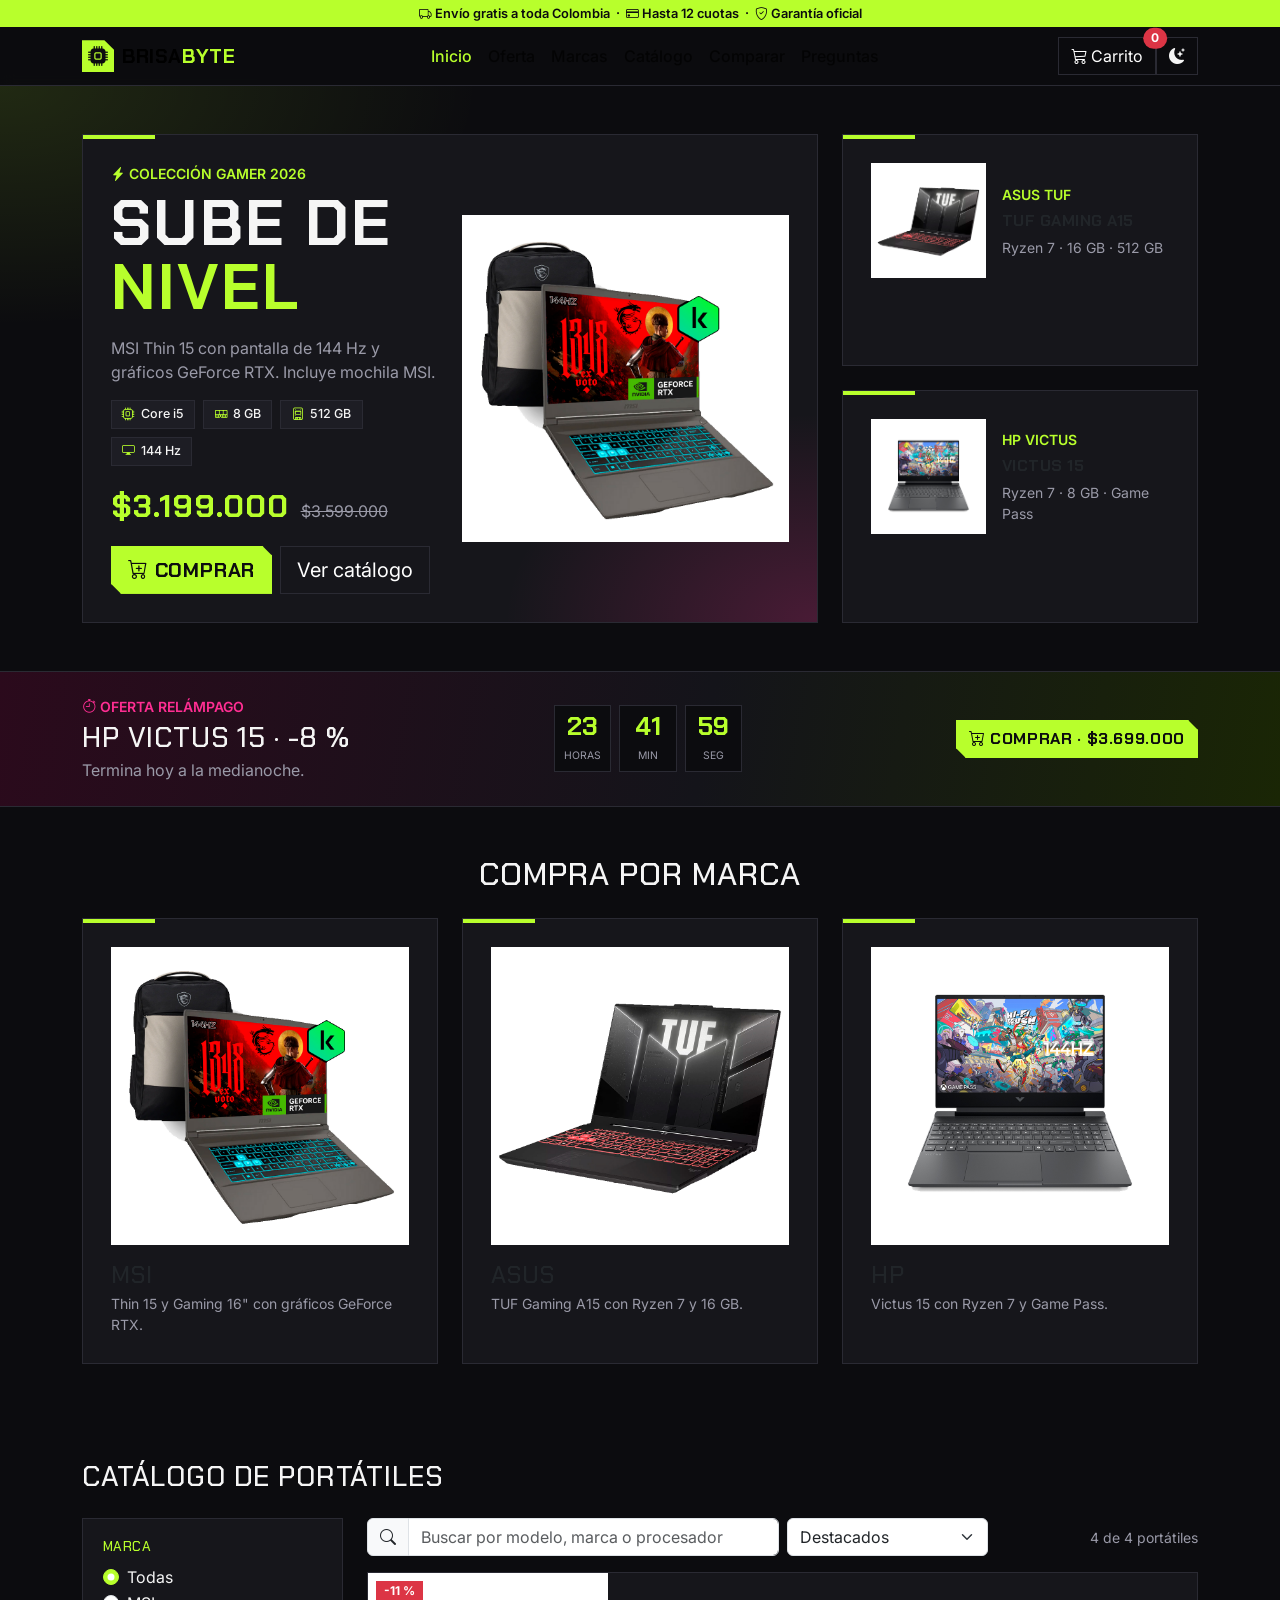
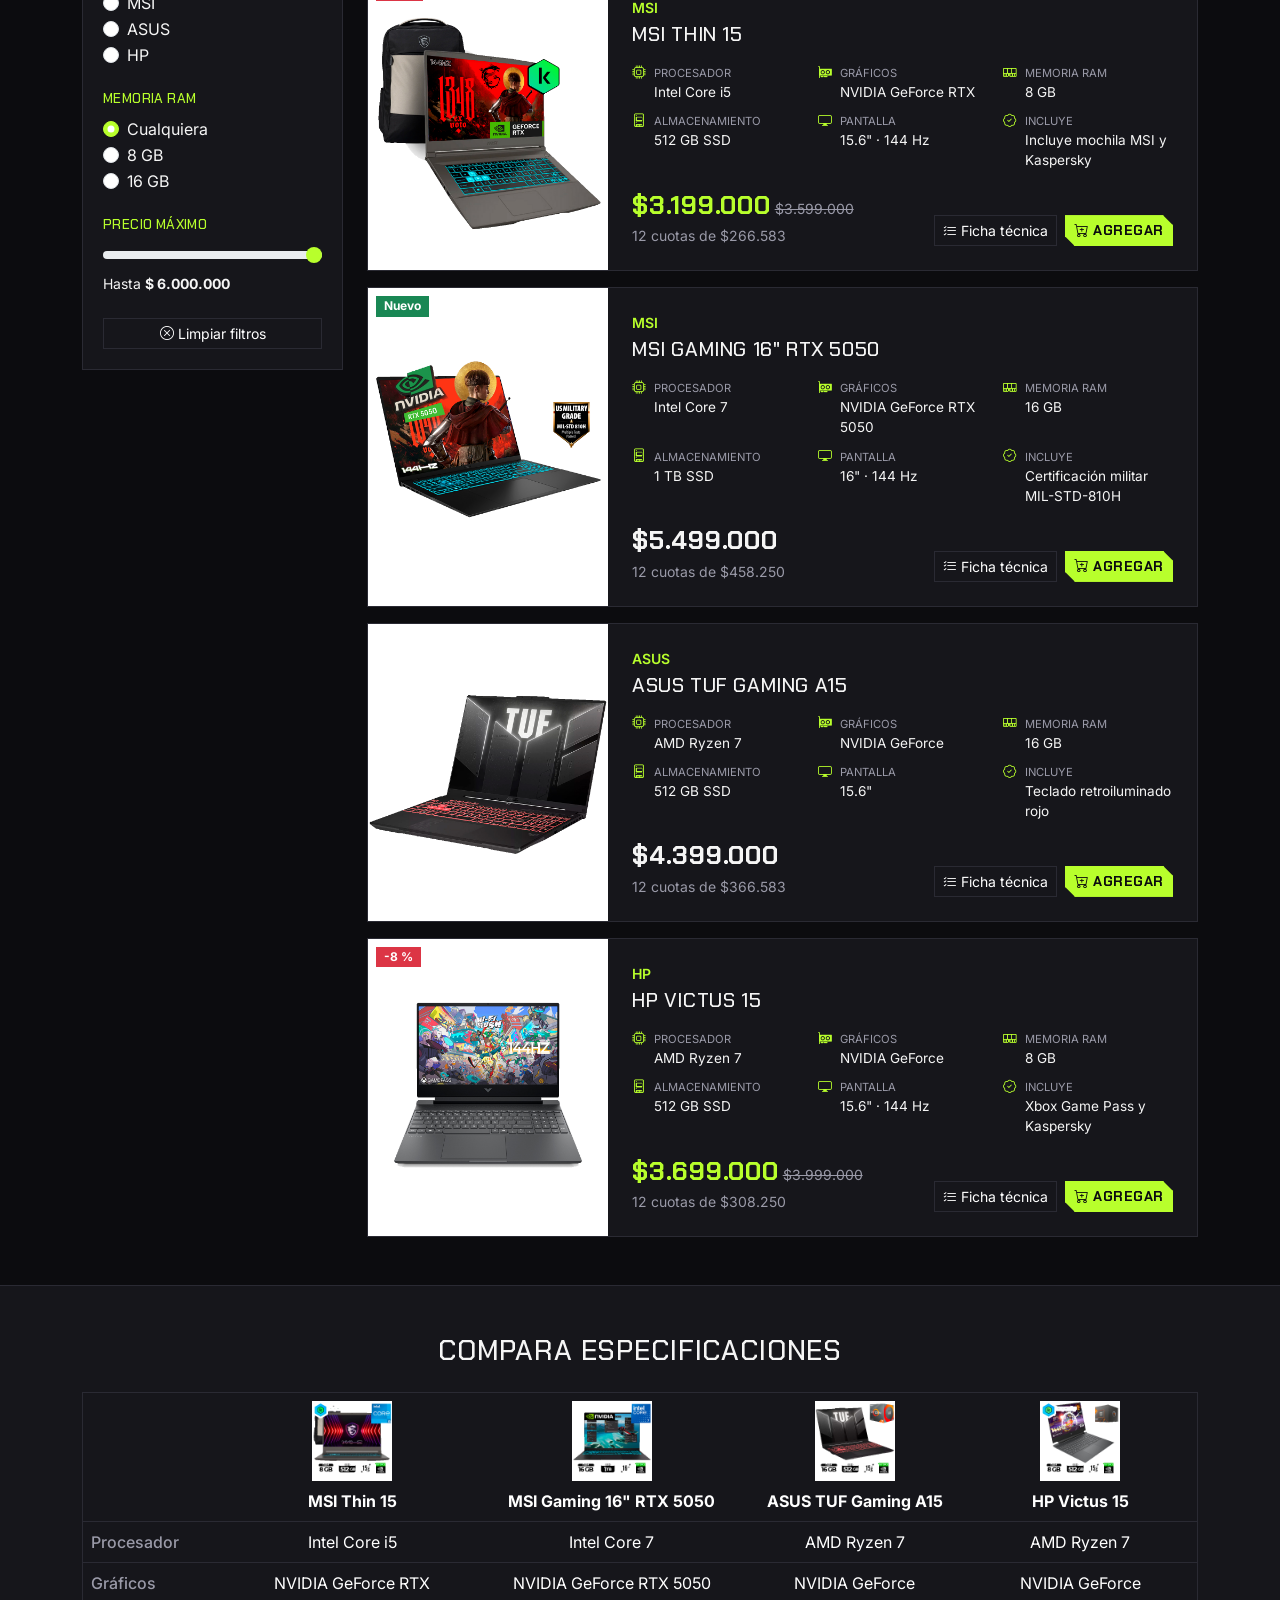
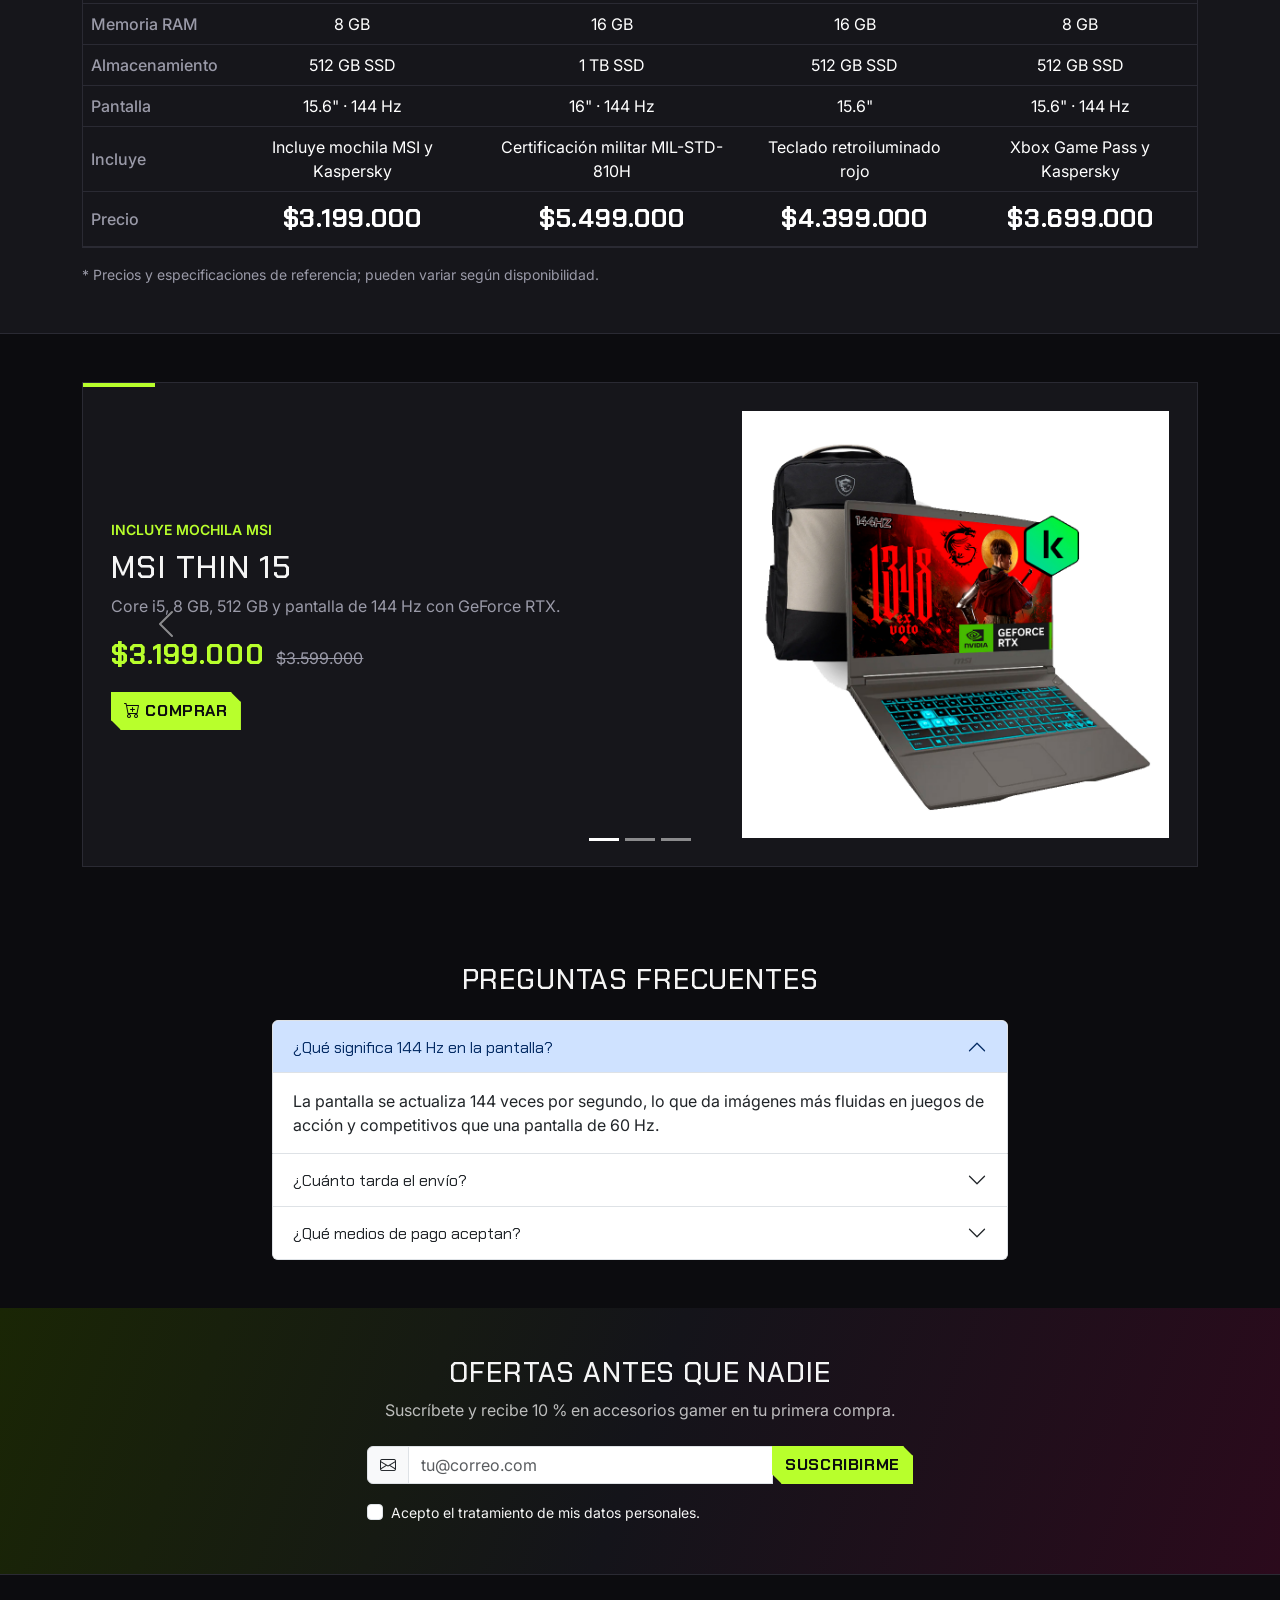
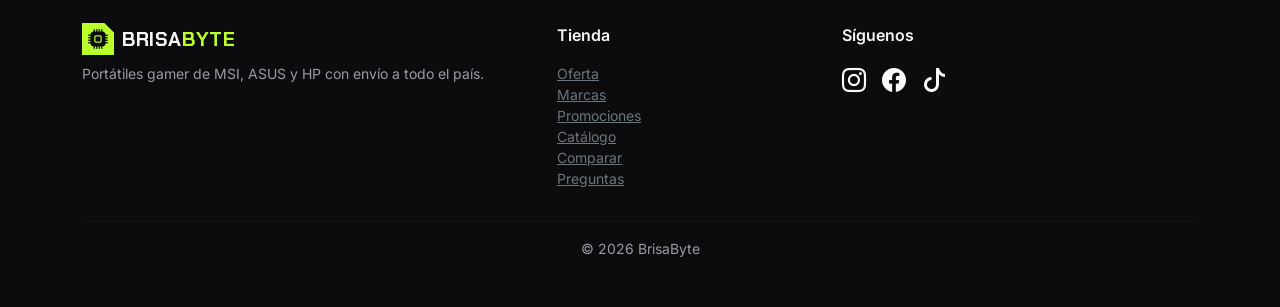
==== index.html @ d980c890 "css +modo oscuro fix modo blanco letras fix 1" ====
<!doctype html>
<html lang="es"></html>
<head>
  <meta charset="utf-8">
  <meta name="viewport" content="width=device-width, initial-scale=1">
  <title>BrisaByte | Portátiles gamer</title>
  <link rel="stylesheet"
        href="https://cdn.jsdelivr.net/npm/bootstrap@5.3.8/dist/css/bootstrap.min.css"
        integrity="sha384-sRIl4kxILFvY47J16cr9ZwB07vP4J8+LH7qKQnuqkuIAvNWLzeN8tE5YBujZqJLB"
        crossorigin="anonymous">
  <link rel="stylesheet"
        href="https://cdn.jsdelivr.net/npm/bootstrap-icons@1.13.1/font/bootstrap-icons.min.css">
  <link rel="preconnect" href="https://fonts.googleapis.com">
  <link rel="preconnect" href="https://fonts.gstatic.com" crossorigin>
  <link rel="stylesheet"
        href="https://fonts.googleapis.com/css2?family=Chakra+Petch:wght@500;600;700&family=Inter:wght@400;500;600&display=swap">

  <link rel="stylesheet" href="css/estilos.css">
  <link rel="icon" type="image/png" href="img/logo.png">
</head>
<body>

  <div class="anuncio text-center py-1 px-2">
    <i class="bi bi-truck"></i> Envío gratis a toda Colombia &nbsp;·&nbsp;
    <i class="bi bi-credit-card"></i> Hasta 12 cuotas &nbsp;·&nbsp;
    <i class="bi bi-shield-check"></i> Garantía oficial
  </div>

  <header class="sticky-top">
    <nav class="navbar navbar-expand-lg border-bottom" aria-label="Menú principal">
      <div class="container">
        <a class="navbar-brand d-flex align-items-center gap-2 fw-bold" href="#inicio">
          <span class="logo-b"><i class="bi bi-cpu-fill"></i></span>
          <span>Brisa<span class="text-lima">Byte</span></span>
        </a>
        <button class="navbar-toggler" type="button" data-bs-toggle="collapse"
                data-bs-target="#menuTienda" aria-controls="menuTienda"
                aria-expanded="false" aria-label="Abrir menú">
          <span class="navbar-toggler-icon"></span>
        </button>
        <div class="collapse navbar-collapse" id="menuTienda">
          <ul class="navbar-nav mx-auto mb-2 mb-lg-0">
            <li class="nav-item">
              <a class="nav-link active" aria-current="page" href="#inicio">Inicio</a>
            </li>
            <li class="nav-item"><a class="nav-link" href="#oferta">Oferta</a></li>
            <li class="nav-item"><a class="nav-link" href="#marcas">Marcas</a></li>
            <li class="nav-item"><a class="nav-link" href="#catalogo-seccion">Catálogo</a></li>
            <li class="nav-item"><a class="nav-link" href="#comparar">Comparar</a></li>
            <li class="nav-item"><a class="nav-link" href="#preguntas">Preguntas</a></li>
          </ul>
          <button class="btn btn-contorno position-relative" type="button"
                  data-bs-toggle="offcanvas" data-bs-target="#panelCarrito"
                  aria-controls="panelCarrito"
                  data-bs-title="Ver carrito" data-bs-placement="bottom">
            <i class="bi bi-cart3"></i> Carrito
            <span class="position-absolute top-0 start-100 translate-middle
                         badge rounded-pill text-bg-danger" id="contadorCarrito">0</span>
          </button>

          <button id="btnTema" class="btn btn-modo-oscuro" type="button"
                  data-bs-toggle="tooltip" data-bs-title="Cambiar modo oscuro/claro"
                  data-bs-placement="bottom">
          <i class="bi bi-moon-stars-fill"></i>
          </button>
        </div>
      </div>
    </nav>
  </header>

  <main>
    <!-- ===== HERO TIPO BENTO ===== -->
    <section class="py-5 hero" id="inicio">
      <div class="container">
        <div class="row g-3 g-lg-4">
          <div class="col-lg-8">
            <div class="bento bento-principal">
              <div class="row align-items-center g-4">
                <div class="col-md-6">
                  <p class="text-lima fw-semibold text-uppercase small mb-2">
                    <i class="bi bi-lightning-charge-fill"></i> Colección gamer 2026
                  </p>
                  <h1 class="hero-titulo mb-3">Sube de <span class="text-lima">nivel</span></h1>
                  <p class="suave mb-3">
                    MSI Thin 15 con pantalla de 144 Hz y gráficos GeForce RTX. Incluye mochila MSI.
                  </p>
                  <div class="d-flex flex-wrap gap-2 mb-3">
                    <span class="chip"><i class="bi bi-cpu"></i> Core i5</span>
                    <span class="chip"><i class="bi bi-memory"></i> 8 GB</span>
                    <span class="chip"><i class="bi bi-device-ssd"></i> 512 GB</span>
                    <span class="chip"><i class="bi bi-display"></i> 144 Hz</span>
                  </div>
                  <p class="mb-3">
                    <span class="precio fs-2 text-lima">$3.199.000</span>
                    <del class="suave ms-2">$3.599.000</del>
                  </p>
                  <div class="d-flex flex-wrap gap-2">
                    <button type="button" class="btn btn-lima btn-lg btn-agregar"
                            data-nombre="MSI Thin 15" data-precio="3199000">
                      <i class="bi bi-cart-plus"></i> Comprar
                    </button>
                    <a href="#catalogo-seccion" class="btn btn-contorno btn-lg">Ver catálogo</a>
                  </div>
                </div>
                <div class="col-md-6">
                  <div class="foto-blanca">
                    <img src="img/produ1.png" width="900" height="900"
                         alt="Portátil gamer MSI Thin 15 con mochila">
                  </div>
                </div>
              </div>
            </div>
          </div>
          <div class="col-lg-4 d-flex flex-column gap-3 gap-lg-4">
            <a href="#catalogo-seccion" class="bento text-decoration-none text-body" data-ir-marca="asus">
              <div class="row g-3 align-items-center">
                <div class="col-5"><div class="foto-blanca"><img src="img/produ3.png" width="900" height="900" alt="ASUS TUF Gaming A15"></div></div>
                <div class="col-7">
                  <p class="small text-lima text-uppercase fw-semibold mb-1">ASUS TUF</p>
                  <p class="tit fw-bold mb-1">TUF Gaming A15</p>
                  <p class="small suave mb-0">Ryzen 7 · 16 GB · 512 GB</p>
                </div>
              </div>
            </a>
            <a href="#catalogo-seccion" class="bento text-decoration-none text-body" data-ir-marca="hp">
              <div class="row g-3 align-items-center">
                <div class="col-5"><div class="foto-blanca"><img src="img/produ4.png" width="900" height="900" alt="HP Victus 15"></div></div>
                <div class="col-7">
                  <p class="small text-lima text-uppercase fw-semibold mb-1">HP Victus</p>
                  <p class="tit fw-bold mb-1">Victus 15</p>
                  <p class="small suave mb-0">Ryzen 7 · 8 GB · Game Pass</p>
                </div>
              </div>
            </a>
          </div>
        </div>
      </div>
    </section>

    <!-- ===== OFERTA RELÁMPAGO ===== -->
    <section class="relampago py-4" id="oferta">
      <div class="container">
        <div class="row align-items-center g-3">
          <div class="col-lg-5">
            <p class="text-magenta fw-semibold text-uppercase small mb-1">
              <i class="bi bi-stopwatch"></i> Oferta relámpago
            </p>
            <h2 class="h3 mb-1">HP Victus 15 · -8 %</h2>
            <p class="suave mb-0">Termina hoy a la medianoche.</p>
          </div>
          <div class="col-lg-4">
            <div class="cuenta" role="timer" aria-label="Tiempo restante de la oferta">
              <div><strong id="cuentaHoras">00</strong><span>horas</span></div>
              <div><strong id="cuentaMinutos">00</strong><span>min</span></div>
              <div><strong id="cuentaSegundos">00</strong><span>seg</span></div>
            </div>
          </div>
          <div class="col-lg-3 text-lg-end">
            <button type="button" class="btn btn-lima btn-agregar"
                    data-nombre="HP Victus 15" data-precio="3699000">
              <i class="bi bi-cart-plus"></i> Comprar · $3.699.000
            </button>
          </div>
        </div>
      </div>
    </section>

    <!-- ===== COMPRA POR MARCA (adaptado de «Categorías» de Brisa Moda) ===== -->
    <section class="py-5" id="marcas">
      <div class="container">
        <h2 class="text-center mb-4">Compra por marca</h2>
        <div class="row g-3 g-lg-4">
          <div class="col-md-4">
            <a href="#catalogo-seccion" class="bento marca-card text-decoration-none text-body d-block"
               data-ir-marca="msi">
              <div class="foto-blanca mb-3">
                <img src="img/produ1.png" width="900" height="900" alt="Portátiles gamer MSI">
              </div>
              <h3 class="h4 mb-1">MSI</h3>
              <p class="small suave mb-0">Thin 15 y Gaming 16&quot; con gráficos GeForce RTX.</p>
            </a>
          </div>
          <div class="col-md-4">
            <a href="#catalogo-seccion" class="bento marca-card text-decoration-none text-body d-block"
               data-ir-marca="asus">
              <div class="foto-blanca mb-3">
                <img src="img/produ3.png" width="900" height="900" alt="Portátil gamer ASUS TUF">
              </div>
              <h3 class="h4 mb-1">ASUS</h3>
              <p class="small suave mb-0">TUF Gaming A15 con Ryzen 7 y 16 GB.</p>
            </a>
          </div>
          <div class="col-md-4">
            <a href="#catalogo-seccion" class="bento marca-card text-decoration-none text-body d-block"
               data-ir-marca="hp">
              <div class="foto-blanca mb-3">
                <img src="img/produ4.png" width="900" height="900" alt="Portátil gamer HP Victus">
              </div>
              <h3 class="h4 mb-1">HP</h3>
              <p class="small suave mb-0">Victus 15 con Ryzen 7 y Game Pass.</p>
            </a>
          </div>
        </div>
      </div>
    </section>

    <!-- ===== CATÁLOGO CON FILTROS ===== -->
    <section class="py-5" id="catalogo-seccion">
      <div class="container">
        <div class="d-flex flex-wrap justify-content-between align-items-end gap-2 mb-4">
          <h2 class="h3 mb-0">Catálogo de portátiles</h2>
          <button class="btn btn-contorno d-lg-none" type="button" data-bs-toggle="collapse"
                  data-bs-target="#panelFiltros" aria-expanded="false" aria-controls="panelFiltros">
            <i class="bi bi-funnel"></i> Filtros
          </button>
        </div>

        <div class="row g-4">
          <aside class="col-lg-3">
            <div class="collapse d-lg-block filtros-sticky" id="panelFiltros">
              <div class="filtros">
                <div class="mb-4">
                  <h3 class="tit">Marca</h3>
                  <div class="form-check">
                    <input class="form-check-input" type="radio" name="marca" id="marcaTodas" value="todas" checked>
                    <label class="form-check-label" for="marcaTodas">Todas</label>
                  </div>
                  <div class="form-check">
                    <input class="form-check-input" type="radio" name="marca" id="marca-msi" value="msi">
                    <label class="form-check-label" for="marca-msi">MSI</label>
                  </div>
                  <div class="form-check">
                    <input class="form-check-input" type="radio" name="marca" id="marca-asus" value="asus">
                    <label class="form-check-label" for="marca-asus">ASUS</label>
                  </div>
                  <div class="form-check">
                    <input class="form-check-input" type="radio" name="marca" id="marca-hp" value="hp">
                    <label class="form-check-label" for="marca-hp">HP</label>
                  </div>
                </div>
                <div class="mb-4">
                  <h3 class="tit">Memoria RAM</h3>
                  <div class="form-check">
                    <input class="form-check-input" type="radio" name="ram" id="ramTodas" value="todas" checked>
                    <label class="form-check-label" for="ramTodas">Cualquiera</label>
                  </div>
                  <div class="form-check">
                    <input class="form-check-input" type="radio" name="ram" id="ram8" value="8">
                    <label class="form-check-label" for="ram8">8 GB</label>
                  </div>
                  <div class="form-check">
                    <input class="form-check-input" type="radio" name="ram" id="ram16" value="16">
                    <label class="form-check-label" for="ram16">16 GB</label>
                  </div>
                </div>
                <div class="mb-4">
                  <h3 class="tit">Precio máximo</h3>
                  <input type="range" class="form-range" id="rangoPrecio" min="3000000"
                         max="6000000" step="100000" value="6000000"
                         aria-label="Precio máximo">
                  <p class="small mb-0">Hasta <strong id="etiquetaPrecio"></strong></p>
                </div>
                <button type="button" class="btn btn-contorno btn-sm w-100" id="btnLimpiar">
                  <i class="bi bi-x-circle"></i> Limpiar filtros
                </button>
              </div>
            </div>
          </aside>

          <div class="col-lg-9">
            <div class="row g-2 align-items-center mb-3">
              <div class="col-md-6">
                <div class="input-group">
                  <span class="input-group-text"><i class="bi bi-search"></i></span>
                  <input type="search" class="form-control" id="buscador"
                         placeholder="Buscar por modelo, marca o procesador"
                         aria-label="Buscar portátil">
                </div>
              </div>
              <div class="col-6 col-md-3">
                <select class="form-select" id="ordenar" aria-label="Ordenar por">
                  <option value="relevancia" selected>Destacados</option>
                  <option value="menor">Menor precio</option>
                  <option value="mayor">Mayor precio</option>
                </select>
              </div>
              <div class="col-6 col-md-3 text-end small suave" id="contadorResultados" aria-live="polite"></div>
            </div>

            <div class="d-grid gap-3" id="catalogo">

          <article class="item" data-marca="msi" data-ram="8"
                   data-precio="3199000" data-busqueda="MSI Thin 15 MSI Intel Core i5 NVIDIA GeForce RTX">
            <div class="item-foto">
              <span class="badge text-bg-danger rounded-0 position-absolute top-0 start-0 m-2">-11 %</span>
              <img src="img/produ1.png" width="900" height="900" alt="Portátil gamer MSI Thin 15">
            </div>
            <div class="p-3 p-md-4 d-flex flex-column flex-grow-1">
              <p class="small text-lima fw-semibold text-uppercase mb-1">MSI</p>
              <h3 class="h5 tit mb-3">MSI Thin 15</h3>
              <div class="specs mb-3">
                <div><i class="bi bi-cpu"></i><span><small>Procesador</small>Intel Core i5</span></div>
                <div><i class="bi bi-gpu-card"></i><span><small>Gráficos</small>NVIDIA GeForce RTX</span></div>
                <div><i class="bi bi-memory"></i><span><small>Memoria RAM</small>8 GB</span></div>
                <div><i class="bi bi-device-ssd"></i><span><small>Almacenamiento</small>512 GB SSD</span></div>
                <div><i class="bi bi-display"></i><span><small>Pantalla</small>15.6" · 144 Hz</span></div>
                <div><i class="bi bi-patch-check"></i><span><small>Incluye</small>Incluye mochila MSI y Kaspersky</span></div>
              </div>
              <div class="mt-auto d-flex flex-wrap align-items-end justify-content-between gap-3">
                <div>
                  <p class="mb-0"><span class="precio text-lima">$3.199.000</span> <del class="small suave">$3.599.000</del></p>
                  <p class="small suave mb-0">12 cuotas de $266.583</p>
                </div>
                <div class="d-flex gap-2">
                  <button type="button" class="btn btn-contorno btn-sm"
                          data-bs-toggle="modal" data-bs-target="#modalProducto"
                          data-nombre="MSI Thin 15" data-precio="3199000"
                          data-imagen="img/produ1.png"
                          data-descripcion="Incluye mochila MSI y Kaspersky."
                          data-specs="Procesador: Intel Core i5|Gráficos: NVIDIA GeForce RTX|Memoria RAM: 8 GB|Almacenamiento: 512 GB SSD|Pantalla: 15.6&quot; a 144 Hz|Incluye mochila MSI y Kaspersky">
                    <i class="bi bi-list-check"></i> Ficha técnica
                  </button>
                  <button type="button" class="btn btn-lima btn-sm btn-agregar"
                          data-nombre="MSI Thin 15" data-precio="3199000">
                    <i class="bi bi-cart-plus"></i> Agregar
                  </button>
                </div>
              </div>
            </div>
          </article>

          <article class="item" data-marca="msi" data-ram="16"
                   data-precio="5499000" data-busqueda="MSI Gaming 16&quot; RTX 5050 MSI Intel Core 7 NVIDIA GeForce RTX 5050">
            <div class="item-foto">
              <span class="badge bg-success rounded-0 position-absolute top-0 start-0 m-2">Nuevo</span>
              <img src="img/produ2.png" width="900" height="900" alt="Portátil gamer MSI Gaming 16&quot; RTX 5050">
            </div>
            <div class="p-3 p-md-4 d-flex flex-column flex-grow-1">
              <p class="small text-lima fw-semibold text-uppercase mb-1">MSI</p>
              <h3 class="h5 tit mb-3">MSI Gaming 16" RTX 5050</h3>
              <div class="specs mb-3">
                <div><i class="bi bi-cpu"></i><span><small>Procesador</small>Intel Core 7</span></div>
                <div><i class="bi bi-gpu-card"></i><span><small>Gráficos</small>NVIDIA GeForce RTX 5050</span></div>
                <div><i class="bi bi-memory"></i><span><small>Memoria RAM</small>16 GB</span></div>
                <div><i class="bi bi-device-ssd"></i><span><small>Almacenamiento</small>1 TB SSD</span></div>
                <div><i class="bi bi-display"></i><span><small>Pantalla</small>16" · 144 Hz</span></div>
                <div><i class="bi bi-patch-check"></i><span><small>Incluye</small>Certificación militar MIL-STD-810H</span></div>
              </div>
              <div class="mt-auto d-flex flex-wrap align-items-end justify-content-between gap-3">
                <div>
                  <p class="mb-0"><span class="precio">$5.499.000</span></p>
                  <p class="small suave mb-0">12 cuotas de $458.250</p>
                </div>
                <div class="d-flex gap-2">
                  <button type="button" class="btn btn-contorno btn-sm"
                          data-bs-toggle="modal" data-bs-target="#modalProducto"
                          data-nombre="MSI Gaming 16&quot; RTX 5050" data-precio="5499000"
                          data-imagen="img/produ2.png"
                          data-descripcion="Certificación militar MIL-STD-810H."
                          data-specs="Procesador: Intel Core 7|Gráficos: NVIDIA GeForce RTX 5050|Memoria RAM: 16 GB|Almacenamiento: 1 TB SSD|Pantalla: 16&quot; a 144 Hz|Certificación militar MIL-STD-810H">
                    <i class="bi bi-list-check"></i> Ficha técnica
                  </button>
                  <button type="button" class="btn btn-lima btn-sm btn-agregar"
                          data-nombre="MSI Gaming 16&quot; RTX 5050" data-precio="5499000">
                    <i class="bi bi-cart-plus"></i> Agregar
                  </button>
                </div>
              </div>
            </div>
          </article>

          <article class="item" data-marca="asus" data-ram="16"
                   data-precio="4399000" data-busqueda="ASUS TUF Gaming A15 ASUS AMD Ryzen 7 NVIDIA GeForce">
            <div class="item-foto">
              
              <img src="img/produ3.png" width="900" height="900" alt="Portátil gamer ASUS TUF Gaming A15">
            </div>
            <div class="p-3 p-md-4 d-flex flex-column flex-grow-1">
              <p class="small text-lima fw-semibold text-uppercase mb-1">ASUS</p>
              <h3 class="h5 tit mb-3">ASUS TUF Gaming A15</h3>
              <div class="specs mb-3">
                <div><i class="bi bi-cpu"></i><span><small>Procesador</small>AMD Ryzen 7</span></div>
                <div><i class="bi bi-gpu-card"></i><span><small>Gráficos</small>NVIDIA GeForce</span></div>
                <div><i class="bi bi-memory"></i><span><small>Memoria RAM</small>16 GB</span></div>
                <div><i class="bi bi-device-ssd"></i><span><small>Almacenamiento</small>512 GB SSD</span></div>
                <div><i class="bi bi-display"></i><span><small>Pantalla</small>15.6"</span></div>
                <div><i class="bi bi-patch-check"></i><span><small>Incluye</small>Teclado retroiluminado rojo</span></div>
              </div>
              <div class="mt-auto d-flex flex-wrap align-items-end justify-content-between gap-3">
                <div>
                  <p class="mb-0"><span class="precio">$4.399.000</span></p>
                  <p class="small suave mb-0">12 cuotas de $366.583</p>
                </div>
                <div class="d-flex gap-2">
                  <button type="button" class="btn btn-contorno btn-sm"
                          data-bs-toggle="modal" data-bs-target="#modalProducto"
                          data-nombre="ASUS TUF Gaming A15" data-precio="4399000"
                          data-imagen="img/produ3.png"
                          data-descripcion="Teclado retroiluminado rojo."
                          data-specs="Procesador: AMD Ryzen 7|Gráficos: NVIDIA GeForce|Memoria RAM: 16 GB|Almacenamiento: 512 GB SSD|Pantalla: 15.6&quot;|Teclado retroiluminado rojo">
                    <i class="bi bi-list-check"></i> Ficha técnica
                  </button>
                  <button type="button" class="btn btn-lima btn-sm btn-agregar"
                          data-nombre="ASUS TUF Gaming A15" data-precio="4399000">
                    <i class="bi bi-cart-plus"></i> Agregar
                  </button>
                </div>
              </div>
            </div>
          </article>

          <article class="item" data-marca="hp" data-ram="8"
                   data-precio="3699000" data-busqueda="HP Victus 15 HP AMD Ryzen 7 NVIDIA GeForce">
            <div class="item-foto">
              <span class="badge text-bg-danger rounded-0 position-absolute top-0 start-0 m-2">-8 %</span>
              <img src="img/produ4.png" width="900" height="900" alt="Portátil gamer HP Victus 15">
            </div>
            <div class="p-3 p-md-4 d-flex flex-column flex-grow-1">
              <p class="small text-lima fw-semibold text-uppercase mb-1">HP</p>
              <h3 class="h5 tit mb-3">HP Victus 15</h3>
              <div class="specs mb-3">
                <div><i class="bi bi-cpu"></i><span><small>Procesador</small>AMD Ryzen 7</span></div>
                <div><i class="bi bi-gpu-card"></i><span><small>Gráficos</small>NVIDIA GeForce</span></div>
                <div><i class="bi bi-memory"></i><span><small>Memoria RAM</small>8 GB</span></div>
                <div><i class="bi bi-device-ssd"></i><span><small>Almacenamiento</small>512 GB SSD</span></div>
                <div><i class="bi bi-display"></i><span><small>Pantalla</small>15.6" · 144 Hz</span></div>
                <div><i class="bi bi-patch-check"></i><span><small>Incluye</small>Xbox Game Pass y Kaspersky</span></div>
              </div>
              <div class="mt-auto d-flex flex-wrap align-items-end justify-content-between gap-3">
                <div>
                  <p class="mb-0"><span class="precio text-lima">$3.699.000</span> <del class="small suave">$3.999.000</del></p>
                  <p class="small suave mb-0">12 cuotas de $308.250</p>
                </div>
                <div class="d-flex gap-2">
                  <button type="button" class="btn btn-contorno btn-sm"
                          data-bs-toggle="modal" data-bs-target="#modalProducto"
                          data-nombre="HP Victus 15" data-precio="3699000"
                          data-imagen="img/produ4.png"
                          data-descripcion="Xbox Game Pass y Kaspersky."
                          data-specs="Procesador: AMD Ryzen 7|Gráficos: NVIDIA GeForce|Memoria RAM: 8 GB|Almacenamiento: 512 GB SSD|Pantalla: 15.6&quot; a 144 Hz|Xbox Game Pass y Kaspersky">
                    <i class="bi bi-list-check"></i> Ficha técnica
                  </button>
                  <button type="button" class="btn btn-lima btn-sm btn-agregar"
                          data-nombre="HP Victus 15" data-precio="3699000">
                    <i class="bi bi-cart-plus"></i> Agregar
                  </button>
                </div>
              </div>
            </div>
          </article>

            </div>
            <p class="text-center suave py-5 d-none" id="sinResultados">
              <i class="bi bi-emoji-frown fs-2 d-block"></i>
              No hay portátiles con esos filtros. Prueba a limpiarlos.
            </p>
          </div>
        </div>
      </div>
    </section>

    <!-- ===== COMPARADOR ===== -->
    <section class="py-5 bg-panel border-top border-bottom borde" id="comparar">
      <div class="container">
        <h2 class="h3 text-center mb-4">Compara especificaciones</h2>
        <div class="table-responsive border borde">
          <table class="table table-dark align-middle mb-0 tabla-comparar">
            <thead>
              <tr><th scope="col"><span class="visually-hidden">Característica</span></th><th scope="col" class="text-center"><img src="img/produmini2.png" alt="MSI Thin 15" width="80" height="80" class="mb-2"><br>MSI Thin 15</th><th scope="col" class="text-center"><img src="img/produmini3.png" alt="MSI Gaming 16&quot; RTX 5050" width="80" height="80" class="mb-2"><br>MSI Gaming 16" RTX 5050</th><th scope="col" class="text-center"><img src="img/produmini4.png" alt="ASUS TUF Gaming A15" width="80" height="80" class="mb-2"><br>ASUS TUF Gaming A15</th><th scope="col" class="text-center"><img src="img/produ4mini.png" alt="HP Victus 15" width="80" height="80" class="mb-2"><br>HP Victus 15</th></tr>
            </thead>
            <tbody>
<tr><th scope="row">Procesador</th><td class="text-center">Intel Core i5</td><td class="text-center">Intel Core 7</td><td class="text-center">AMD Ryzen 7</td><td class="text-center">AMD Ryzen 7</td></tr>
<tr><th scope="row">Gráficos</th><td class="text-center">NVIDIA GeForce RTX</td><td class="text-center">NVIDIA GeForce RTX 5050</td><td class="text-center">NVIDIA GeForce</td><td class="text-center">NVIDIA GeForce</td></tr>
<tr><th scope="row">Memoria RAM</th><td class="text-center">8 GB</td><td class="text-center">16 GB</td><td class="text-center">16 GB</td><td class="text-center">8 GB</td></tr>
<tr><th scope="row">Almacenamiento</th><td class="text-center">512 GB SSD</td><td class="text-center">1 TB SSD</td><td class="text-center">512 GB SSD</td><td class="text-center">512 GB SSD</td></tr>
<tr><th scope="row">Pantalla</th><td class="text-center">15.6" · 144 Hz</td><td class="text-center">16" · 144 Hz</td><td class="text-center">15.6"</td><td class="text-center">15.6" · 144 Hz</td></tr>
<tr><th scope="row">Incluye</th><td class="text-center">Incluye mochila MSI y Kaspersky</td><td class="text-center">Certificación militar MIL-STD-810H</td><td class="text-center">Teclado retroiluminado rojo</td><td class="text-center">Xbox Game Pass y Kaspersky</td></tr>
<tr><th scope="row">Precio</th><td class="text-center"><span class="precio">$3.199.000</span></td><td class="text-center"><span class="precio">$5.499.000</span></td><td class="text-center"><span class="precio">$4.399.000</span></td><td class="text-center"><span class="precio">$3.699.000</span></td></tr>
            </tbody>
          </table>
        </div>
        <p class="small suave mt-3 mb-0">
          * Precios y especificaciones de referencia; pueden variar según disponibilidad.
        </p>
      </div>
    </section>

    <!-- ===== CARRUSEL DE PROMOCIONES (de Brisa Moda) ===== -->
    <section class="py-5" id="promos">
      <div class="container">
        <div id="carruselPromos" class="carousel slide carrusel-promos" data-bs-ride="carousel">
          <div class="carousel-indicators">
            <button type="button" data-bs-target="#carruselPromos" data-bs-slide-to="0"
                    class="active" aria-current="true" aria-label="Promoción 1"></button>
            <button type="button" data-bs-target="#carruselPromos" data-bs-slide-to="1"
                    aria-label="Promoción 2"></button>
            <button type="button" data-bs-target="#carruselPromos" data-bs-slide-to="2"
                    aria-label="Promoción 3"></button>
          </div>
          <div class="carousel-inner">
          <div class="carousel-item active">
            <div class="bento slide-promo">
              <div class="row align-items-center g-4">
                <div class="col-md-7">
                  <p class="text-lima fw-semibold text-uppercase small mb-2">Incluye mochila MSI</p>
                  <h3 class="h2 mb-2">MSI Thin 15</h3>
                  <p class="suave mb-3">Core i5, 8 GB, 512 GB y pantalla de 144 Hz con GeForce RTX.</p>
                  <p class="mb-3">
                    <span class="precio fs-3 text-lima">$3.199.000</span>
                        <del class="suave ms-2">$3.599.000</del>
                  </p>
                  <button type="button" class="btn btn-lima btn-agregar"
                          data-nombre="MSI Thin 15" data-precio="3199000">
                    <i class="bi bi-cart-plus"></i> Comprar
                  </button>
                </div>
                <div class="col-md-5 d-none d-md-block">
                  <div class="foto-blanca">
                    <img src="img/produ1.png" width="900" height="900" alt="MSI Thin 15 con mochila">
                  </div>
                </div>
              </div>
            </div>
          </div>
          <div class="carousel-item">
            <div class="bento slide-promo">
              <div class="row align-items-center g-4">
                <div class="col-md-7">
                  <p class="text-lima fw-semibold text-uppercase small mb-2">Oferta relámpago · -8 %</p>
                  <h3 class="h2 mb-2">HP Victus 15</h3>
                  <p class="suave mb-3">Ryzen 7, 8 GB y Game Pass. Termina hoy a la medianoche.</p>
                  <p class="mb-3">
                    <span class="precio fs-3 text-lima">$3.699.000</span>
                  </p>
                  <button type="button" class="btn btn-lima btn-agregar"
                          data-nombre="HP Victus 15" data-precio="3699000">
                    <i class="bi bi-cart-plus"></i> Comprar
                  </button>
                </div>
                <div class="col-md-5 d-none d-md-block">
                  <div class="foto-blanca">
                    <img src="img/produ4.png" width="900" height="900" alt="HP Victus 15">
                  </div>
                </div>
              </div>
            </div>
          </div>
          <div class="carousel-item">
            <div class="bento slide-promo">
              <div class="row align-items-center g-4">
                <div class="col-md-7">
                  <p class="text-lima fw-semibold text-uppercase small mb-2">Envío gratis a toda Colombia</p>
                  <h3 class="h2 mb-2">ASUS TUF Gaming A15</h3>
                  <p class="suave mb-3">Ryzen 7, 16 GB y 512 GB. Hasta 12 cuotas y garantía oficial.</p>
                  <p class="mb-3">
                    <span class="precio fs-3 text-lima">$4.399.000</span>
                  </p>
                  <button type="button" class="btn btn-lima btn-agregar"
                          data-nombre="ASUS TUF Gaming A15" data-precio="4399000">
                    <i class="bi bi-cart-plus"></i> Comprar
                  </button>
                </div>
                <div class="col-md-5 d-none d-md-block">
                  <div class="foto-blanca">
                    <img src="img/produ3.png" width="900" height="900" alt="ASUS TUF Gaming A15">
                  </div>
                </div>
              </div>
            </div>
          </div>
          </div>
          <button class="carousel-control-prev" type="button"
                  data-bs-target="#carruselPromos" data-bs-slide="prev">
            <span class="carousel-control-prev-icon" aria-hidden="true"></span>
            <span class="visually-hidden">Anterior</span>
          </button>
          <button class="carousel-control-next" type="button"
                  data-bs-target="#carruselPromos" data-bs-slide="next">
            <span class="carousel-control-next-icon" aria-hidden="true"></span>
            <span class="visually-hidden">Siguiente</span>
          </button>
        </div>
      </div>
    </section>

    <!-- ===== PREGUNTAS FRECUENTES ===== -->
    <section class="py-5" id="preguntas">
      <div class="container">
        <div class="row justify-content-center">
          <div class="col-lg-8">
            <h2 class="h3 text-center mb-4">Preguntas frecuentes</h2>
            <div class="accordion" id="acordeonPreguntas">
              <div class="accordion-item">
                <h3 class="accordion-header">
                  <button class="accordion-button" type="button"
                          data-bs-toggle="collapse" data-bs-target="#pregunta1"
                          aria-expanded="true" aria-controls="pregunta1">
                    ¿Qué significa 144 Hz en la pantalla?
                  </button>
                </h3>
                <div id="pregunta1" class="accordion-collapse collapse show"
                     data-bs-parent="#acordeonPreguntas">
                  <div class="accordion-body">
                    La pantalla se actualiza 144 veces por segundo, lo que da imágenes más fluidas
                    en juegos de acción y competitivos que una pantalla de 60 Hz.
                  </div>
                </div>
              </div>
              <div class="accordion-item">
                <h3 class="accordion-header">
                  <button class="accordion-button collapsed" type="button"
                          data-bs-toggle="collapse" data-bs-target="#pregunta2"
                          aria-expanded="false" aria-controls="pregunta2">
                    ¿Cuánto tarda el envío?
                  </button>
                </h3>
                <div id="pregunta2" class="accordion-collapse collapse"
                     data-bs-parent="#acordeonPreguntas">
                  <div class="accordion-body">
                    Entre 2 y 5 días hábiles, según la ciudad de destino.
                  </div>
                </div>
              </div>
              <div class="accordion-item">
                <h3 class="accordion-header">
                  <button class="accordion-button collapsed" type="button"
                          data-bs-toggle="collapse" data-bs-target="#pregunta3"
                          aria-expanded="false" aria-controls="pregunta3">
                    ¿Qué medios de pago aceptan?
                  </button>
                </h3>
                <div id="pregunta3" class="accordion-collapse collapse"
                     data-bs-parent="#acordeonPreguntas">
                  <div class="accordion-body">
                    Tarjeta débito y crédito, PSE, Nequi y pago contraentrega.
                  </div>
                </div>
              </div>
            </div>
          </div>
        </div>
      </div>
    </section>

    <section class="py-5 suscripcion" id="suscripcion">
      <div class="container">
        <div class="row justify-content-center text-center">
          <div class="col-md-8 col-lg-6">
            <h2 class="h3">Ofertas antes que nadie</h2>
            <p class="opacity-75 mb-4">Suscríbete y recibe 10 % en accesorios gamer en tu primera compra.</p>
            <form id="formSuscripcion" class="needs-validation text-start" novalidate>
              <div class="input-group has-validation mb-3">
                <span class="input-group-text"><i class="bi bi-envelope"></i></span>
                <input type="email" class="form-control" id="correoSuscripcion"
                       placeholder="tu@correo.com" aria-label="Correo electrónico" required>
                <button class="btn btn-lima" type="submit">Suscribirme</button>
                <div class="invalid-feedback">Escribe un correo válido.</div>
              </div>
              <div class="form-check">
                <input class="form-check-input" type="checkbox" id="aceptoDatos" required>
                <label class="form-check-label small" for="aceptoDatos">
                  Acepto el tratamiento de mis datos personales.
                </label>
                <div class="invalid-feedback">Debes aceptar para suscribirte.</div>
              </div>
            </form>
          </div>
        </div>
      </div>
    </section>
  </main>

  <footer class="py-5 border-top borde">
    <div class="container">
      <div class="row g-4">
        <div class="col-md-5">
          <p class="fs-5 fw-bold mb-2 d-flex align-items-center gap-2">
            <span class="logo-b"><i class="bi bi-cpu-fill"></i></span>
            <span class="tit">Brisa<span class="text-lima">Byte</span></span>
          </p>
          <p class="suave small">Portátiles gamer de MSI, ASUS y HP con envío a todo el país.</p>
        </div>
        <div class="col-6 col-md-3">
          <p class="fw-semibold">Tienda</p>
          <ul class="list-unstyled small">
            <li><a href="#oferta" class="link-secondary">Oferta</a></li>
            <li><a href="#marcas" class="link-secondary">Marcas</a></li>
            <li><a href="#promos" class="link-secondary">Promociones</a></li>
            <li><a href="#catalogo-seccion" class="link-secondary">Catálogo</a></li>
            <li><a href="#comparar" class="link-secondary">Comparar</a></li>
            <li><a href="#preguntas" class="link-secondary">Preguntas</a></li>
          </ul>
        </div>
        <div class="col-6 col-md-4">
          <p class="fw-semibold">Síguenos</p>
          <div class="d-flex gap-3 fs-4">
            <a href="#" class="link-light" aria-label="Instagram"><i class="bi bi-instagram"></i></a>
            <a href="#" class="link-light" aria-label="Facebook"><i class="bi bi-facebook"></i></a>
            <a href="#" class="link-light" aria-label="TikTok"><i class="bi bi-tiktok"></i></a>
          </div>
        </div>
      </div>
      <hr class="borde">
      <p class="text-center suave small mb-0">
        &copy; 2026 BrisaByte
      </p>
    </div>
  </footer>

  <div class="toast-container position-fixed bottom-0 end-0 p-3">
    <div id="avisoCarrito" class="toast align-items-center text-bg-dark border border-success"
         role="status" aria-live="polite" aria-atomic="true">
      <div class="d-flex">
        <div class="toast-body">Producto agregado.</div>
        <button type="button" class="btn-close btn-close-white me-2 m-auto"
                data-bs-dismiss="toast" aria-label="Cerrar"></button>
      </div>
    </div>
  </div>

  <div class="offcanvas offcanvas-end" tabindex="-1" id="panelCarrito"
       aria-labelledby="tituloCarrito">
    <div class="offcanvas-header border-bottom">
      <h2 class="offcanvas-title h5" id="tituloCarrito">
        <i class="bi bi-cart3"></i> Tu carrito
      </h2>
      <button type="button" class="btn-close" data-bs-dismiss="offcanvas"
              aria-label="Cerrar"></button>
    </div>
    <div class="offcanvas-body d-flex flex-column">
      <ul class="list-group list-group-flush flex-grow-1" id="listaCarrito"></ul>
      <div class="border-top pt-3">
        <div class="d-flex justify-content-between fs-5 mb-3">
          <span>Total</span>
          <strong id="totalCarrito">$ 0</strong>
        </div>
        <div class="d-grid gap-2">
          <button type="button" class="btn btn-lima" id="btnPagar">Finalizar compra</button>
          <button type="button" class="btn btn-outline-danger rounded-0" id="btnVaciar">
            Vaciar carrito
          </button>
        </div>
      </div>
    </div>
  </div>

  <!-- Ficha técnica -->
  <div class="modal fade" id="modalProducto" tabindex="-1"
       aria-labelledby="tituloModalProducto" aria-hidden="true">
    <div class="modal-dialog modal-dialog-centered modal-lg">
      <div class="modal-content rounded-0">
        <div class="modal-header">
          <h2 class="modal-title fs-5" id="tituloModalProducto">Producto</h2>
          <button type="button" class="btn-close" data-bs-dismiss="modal"
                  aria-label="Cerrar"></button>
        </div>
        <div class="modal-body">
          <div class="row g-4">
            <div class="col-md-6">
              <div class="foto-blanca">
                <img src="img/produ1.png" id="modalImagen" width="900" height="900" alt="">
              </div>
            </div>
            <div class="col-md-6">
              <p id="modalDescripcion" class="suave"></p>
              <ul class="list-unstyled lista-specs mb-3" id="modalSpecs"></ul>
              <p id="modalPrecio" class="precio"></p>
              <button type="button" class="btn btn-lima w-100" id="btnAgregarModal">
                <i class="bi bi-cart-plus"></i> Agregar al carrito
              </button>
            </div>
          </div>
        </div>
      </div>
    </div>
  </div>

  <button type="button" id="btnArriba"
          class="btn btn-lima rounded-circle shadow position-fixed bottom-0 start-0 m-4
                 d-none" aria-label="Volver arriba" data-bs-title="Volver arriba">
    <i class="bi bi-arrow-up"></i>
  </button>

  <script src="https://cdn.jsdelivr.net/npm/bootstrap@5.3.8/dist/js/bootstrap.bundle.min.js"
          integrity="sha384-FKyoEForCGlyvwx9Hj09JcYn3nv7wiPVlz7YYwJrWVcXK/BmnVDxM+D2scQbITxI"
          crossorigin="anonymous"></script>

  <script src="js/tienda.js"></script>
</body>
</html>
---- css/estilos.css ----
/* ============================================================
   estilos.css — BrisaByte (portátiles gamer)
   Paleta: negro carbón + verde lima + magenta. Bordes angulares.
   ============================================================ */

:root {
  --b-fondo: #0c0c0f;
  --b-panel: #16161b;
  --b-panel-2: #1d1d24;
  --b-borde: #2a2a33;
  --b-lima: #b8ff2c;
  --b-magenta: #ff2e93;
  --b-texto-suave: #9a9aa8;
  --corte: 12px;

  --b-texto: #f5f5f5;
}

/* ============================================================
   TEMAS: OSCURO Y BLANCO
   Agrega .tema-blanco al <body> para activar el tema claro.
   ============================================================ */

body {
  color: var(--b-texto);
  transition: background-color 0.25s ease, color 0.25s ease;
}

/* Tema blanco */
body.tema-blanco {
  --b-fondo: #f5f5f5;
  --b-panel: #ffffff;
  --b-panel-2: #eeeeee;
  --b-borde: #d6d6d6;
  --b-texto: #151515;
  --b-texto-suave: #666666;
}

/* Elementos que usan colores escritos directamente */
body.tema-blanco .navbar {
  background: rgba(255, 255, 255, 0.92) !important;
}

body.tema-blanco .btn-contorno {
  --bs-btn-color: #151515;
  --bs-btn-border-color: #cfcfcf;
  --bs-btn-hover-color: #ffffff;
  --bs-btn-hover-bg: #151515;
  --bs-btn-hover-border-color: #151515;
}

body.tema-blanco .foto-blanca,
body.tema-blanco .item-foto {
  background: #ffffff;
}

body.tema-blanco .relampago {
  background: linear-gradient(100deg, #f4e5ed, #f4f4f4 55%, #eaf4d5);
}

body.tema-blanco .suscripcion {
  background: linear-gradient(110deg, #eaf4d5, #f4f4f4 50%, #f4e5ed);
}

/* Botón para cambiar tema */
.btn-tema {
  border: 1px solid var(--b-borde);
  background: var(--b-panel);
  color: var(--b-texto);
  padding: 0.45rem 0.75rem;
  cursor: pointer;
  font-family: "Chakra Petch", "Inter", sans-serif;
  font-weight: 700;
  text-transform: uppercase;
  letter-spacing: 0.03em;
  transition: background-color 0.2s ease, color 0.2s ease,
              border-color 0.2s ease;
}

.btn-tema:hover {
  border-color: var(--b-lima);
  color: var(--b-lima);
}

body {
  font-family: "Inter", system-ui, -apple-system, "Segoe UI", sans-serif;
  background: var(--b-fondo);
}

h1, h2, h3, h4, .navbar-brand, .precio, .tit {
  font-family: "Chakra Petch", "Inter", sans-serif;
  text-transform: uppercase;
  letter-spacing: 0.03em;
}

.text-lima { color: var(--b-lima); }
.text-magenta { color: var(--b-magenta); }
.bg-panel { background: var(--b-panel); }
.borde { border-color: var(--b-borde) !important; }
.suave { color: var(--b-texto-suave); }

/* Esquinas cortadas (botones y etiquetas) */
.corte {
  clip-path: polygon(0 0, calc(100% - var(--corte)) 0, 100% var(--corte),
                     100% 100%, var(--corte) 100%, 0 calc(100% - var(--corte)));
}

/* Botón lima */
.btn-lima {
  --bs-btn-color: #0c0c0f;
  --bs-btn-bg: var(--b-lima);
  --bs-btn-border-color: var(--b-lima);
  --bs-btn-hover-color: #0c0c0f;
  --bs-btn-hover-bg: #d4ff7a;
  --bs-btn-hover-border-color: #d4ff7a;
  --bs-btn-active-color: #0c0c0f;
  --bs-btn-active-bg: #d4ff7a;
  --bs-btn-active-border-color: #d4ff7a;
  --bs-btn-disabled-color: #0c0c0f;
  --bs-btn-disabled-bg: var(--b-lima);
  --bs-btn-disabled-border-color: var(--b-lima);
  --bs-btn-focus-shadow-rgb: 184, 255, 44;
  --bs-btn-border-radius: 0;
  font-family: "Chakra Petch", sans-serif;
  font-weight: 700;
  text-transform: uppercase;
  letter-spacing: 0.04em;
  clip-path: polygon(0 0, calc(100% - 10px) 0, 100% 10px, 100% 100%, 10px 100%, 0 calc(100% - 10px));
}

.btn-contorno {
  --bs-btn-color: #fff;
  --bs-btn-border-color: var(--b-borde);
  --bs-btn-hover-color: #0c0c0f;
  --bs-btn-hover-bg: #fff;
  --bs-btn-hover-border-color: #fff;
  --bs-btn-border-radius: 0;
}

/* Barra de anuncios */
.anuncio {
  background: var(--b-lima);
  color: #0c0c0f;
  font-size: 0.8rem;
  font-weight: 600;
}

/* Navbar */
.navbar {
  background: rgba(12, 12, 15, 0.92) !important;
  backdrop-filter: blur(8px);
  border-color: var(--b-borde) !important;
}

.logo-b {
  display: inline-grid;
  place-items: center;
  width: 2rem;
  height: 2rem;
  background: var(--b-lima);
  color: #0c0c0f;
  clip-path: polygon(0 0, 70% 0, 100% 30%, 100% 100%, 0 100%);
}

.navbar .nav-link { font-weight: 500; }
.navbar .nav-link:hover, .navbar .nav-link.active { color: var(--b-lima); }

/* Hero tipo bento */
.hero { background: radial-gradient(50rem 25rem at 0% 0%, rgba(184, 255, 44, 0.12), transparent 60%), var(--b-fondo); }

.bento {
  position: relative;
  height: 100%;
  padding: 1.75rem;
  background: var(--b-panel);
  border: 1px solid var(--b-borde);
  overflow: hidden;
}

.bento::before {
  content: "";
  position: absolute;
  top: 0; left: 0;
  width: 4.5rem; height: 4px;
  background: var(--b-lima);
}

.bento-principal {
  background:
    radial-gradient(30rem 20rem at 100% 100%, rgba(255, 46, 147, 0.22), transparent 65%),
    var(--b-panel);
}

.hero-titulo {
  font-size: clamp(2.2rem, 5.5vw, 4rem);
  font-weight: 700;
  line-height: 1;
}

.foto-blanca {
  background: #fff;
  padding: 0.35rem;
}

.foto-blanca img { display: block; width: 100%; height: auto; }

/* Chips */
.chip {
  display: inline-flex;
  align-items: center;
  gap: 0.4rem;
  padding: 0.25rem 0.65rem;
  border: 1px solid var(--b-borde);
  background: var(--b-panel-2);
  font-size: 0.78rem;
  font-weight: 500;
}

.chip i { color: var(--b-lima); }

/* Oferta relámpago */
.relampago {
  background: linear-gradient(100deg, #2b0a1c, #14141a 55%, #1a2605);
  border-block: 1px solid var(--b-borde);
}

.cuenta {
  display: inline-flex;
  gap: 0.5rem;
}

.cuenta div {
  min-width: 3.6rem;
  padding: 0.4rem 0.5rem;
  text-align: center;
  background: var(--b-fondo);
  border: 1px solid var(--b-borde);
}

.cuenta strong {
  display: block;
  font-family: "Chakra Petch", sans-serif;
  font-size: 1.6rem;
  line-height: 1.1;
  color: var(--b-lima);
}

.cuenta span { font-size: 0.65rem; text-transform: uppercase; color: var(--b-texto-suave); }

/* Filtros laterales */
.filtros {
  background: var(--b-panel);
  border: 1px solid var(--b-borde);
  padding: 1.25rem;
}

@media (min-width: 992px) {
  .filtros-sticky { position: sticky; top: 5rem; }
}

.filtros h3 { font-size: 0.85rem; color: var(--b-lima); margin-bottom: 0.6rem; }

.form-check-input:checked {
  background-color: var(--b-lima);
  border-color: var(--b-lima);
}

.form-range::-webkit-slider-thumb { background: var(--b-lima); }
.form-range::-moz-range-thumb { background: var(--b-lima); }

/* Tarjeta de catálogo horizontal */
.item {
  position: relative;
  display: flex;
  flex-direction: column;
  background: var(--b-panel);
  border: 1px solid var(--b-borde);
  transition: border-color 0.2s ease, transform 0.2s ease;
}

.item:hover { border-color: var(--b-lima); transform: translateX(4px); }

@media (min-width: 768px) {
  .item { flex-direction: row; }
  .item .item-foto { flex: 0 0 15rem; }
}

.item-foto { background: #fff; position: relative; }
.item-foto img { width: 100%; height: 100%; object-fit: contain; aspect-ratio: 1 / 1; display: block; }

.specs {
  display: grid;
  grid-template-columns: repeat(auto-fit, minmax(10rem, 1fr));
  gap: 0.5rem 1rem;
  font-size: 0.85rem;
}

.specs div { display: flex; gap: 0.5rem; align-items: baseline; }
.specs i { color: var(--b-lima); }
.specs small { display: block; color: var(--b-texto-suave); font-size: 0.7rem; text-transform: uppercase; }

.precio { font-size: 1.6rem; font-weight: 700; }

.lista-specs li {
  display: flex;
  gap: 0.6rem;
  padding: 0.4rem 0;
  border-bottom: 1px dashed var(--b-borde);
  font-size: 0.88rem;
}

.lista-specs li:last-child { border-bottom: 0; }
.lista-specs i { color: var(--b-lima); }

/* Tabla comparativa */
.tabla-comparar {
  --bs-table-bg: var(--b-panel);
  --bs-table-border-color: var(--b-borde);
  min-width: 46rem;
}

.tabla-comparar th[scope="row"] { color: var(--b-texto-suave); font-weight: 500; white-space: nowrap; }
.tabla-comparar thead img { width: 5rem; height: 5rem; object-fit: cover; background: #fff; }

/* Suscripción */
.suscripcion { background: linear-gradient(110deg, #1a2605, #14141a 50%, #2b0a1c); }

section[id] { scroll-margin-top: 5.5rem; }

@media (prefers-reduced-motion: reduce) {
  .item { transition: none; }
  .item:hover { transform: none; }
}

/* El botón «volver arriba» es redondo: sin esquinas cortadas */
#btnArriba { clip-path: none; }

body.tema-blanco .text-white {
  color: var(--b-texto) !important;
}

body.tema-blanco .text-light {
  color: var(--b-texto) !important;
}

body.tema-blanco .navbar-toggler {
  border-color: var(--b-borde);
}

body.tema-blanco .navbar-toggler-icon {
  filter: invert(1);
}

/* Suaviza el cambio entre temas */
body,
.navbar,
.bento,
.item,
.filtros,
.chip,
.cuenta div,
.tabla-comparar,
.btn-tema {
  transition: background-color 0.25s ease, color 0.25s ease,
              border-color 0.25s ease;
}


/* ============================================================
   CORRECCIÓN DEL MODO BLANCO
   Causa: <html> tiene data-bs-theme="dark" fijo, así que Bootstrap
   seguía pintando textos claros (text-body, menú, formularios, cierres…).
   Aquí se redefinen sus variables cuando el <body> lleva .tema-blanco.
   ============================================================ */
body.tema-blanco {
  color-scheme: light;

  --bs-body-color: #151515;
  --bs-body-color-rgb: 21, 21, 21;
  --bs-body-bg: #f5f5f5;
  --bs-body-bg-rgb: 245, 245, 245;
  --bs-emphasis-color: #000;
  --bs-emphasis-color-rgb: 0, 0, 0;
  --bs-secondary-color: rgba(21, 21, 21, 0.75);
  --bs-secondary-color-rgb: 21, 21, 21;
  --bs-tertiary-color: rgba(21, 21, 21, 0.5);
  --bs-tertiary-color-rgb: 21, 21, 21;
  --bs-secondary-bg: #e9ecef;
  --bs-secondary-bg-rgb: 233, 236, 239;
  --bs-tertiary-bg: #f8f9fa;
  --bs-tertiary-bg-rgb: 248, 249, 250;
  --bs-border-color: #d6d6d6;
  --bs-border-color-translucent: rgba(0, 0, 0, 0.175);

  /* verde oscuro para textos (el lima brillante no se lee sobre blanco) */
  --b-lima-texto: #3f6212;
  --b-magenta-texto: #be185d;

  --bs-form-select-bg-img: url("data:image/svg+xml,%3csvg xmlns='http://www.w3.org/2000/svg' viewBox='0 0 16 16'%3e%3cpath fill='none' stroke='%23343a40' stroke-linecap='round' stroke-linejoin='round' stroke-width='2' d='m2 5 6 6 6-6'/%3e%3c/svg%3e");
}

/* Textos que usaban el lima / magenta brillante */
body.tema-blanco .text-lima,
body.tema-blanco .chip i,
body.tema-blanco .specs i,
body.tema-blanco .lista-specs i,
body.tema-blanco .filtros h3,
body.tema-blanco .cuenta strong { color: var(--b-lima-texto); }

body.tema-blanco .text-magenta { color: var(--b-magenta-texto); }

/* Menú */
body.tema-blanco .navbar .nav-link { color: #151515; }
body.tema-blanco .navbar .nav-link:hover,
body.tema-blanco .navbar .nav-link.active { color: var(--b-lima-texto); }

/* Botón de tema (modo oscuro/blanco): visible en ambos temas */
.btn-modo-oscuro {
  --bs-btn-color: var(--b-texto);
  --bs-btn-border-color: var(--b-borde);
  --bs-btn-hover-color: var(--b-lima);
  --bs-btn-hover-border-color: var(--b-lima);
  --bs-btn-active-color: var(--b-lima);
  --bs-btn-active-border-color: var(--b-lima);
  --bs-btn-border-radius: 0;
}
body.tema-blanco .btn-modo-oscuro {
  --bs-btn-hover-color: var(--b-lima-texto);
  --bs-btn-hover-border-color: var(--b-lima-texto);
  --bs-btn-active-color: var(--b-lima-texto);
  --bs-btn-active-border-color: var(--b-lima-texto);
}

/* Tarjetas y enlaces */
body.tema-blanco .item:hover,
body.tema-blanco .marca-card:hover { border-color: var(--b-lima-texto); }
body.tema-blanco .link-light { color: #151515 !important; }
body.tema-blanco .link-light:hover { color: var(--b-lima-texto) !important; }

/* Botones de cerrar (el filtro invertido era del tema oscuro) */
body.tema-blanco .btn-close:not(.btn-close-white) { filter: none; }

/* Carrusel */
body.tema-blanco .carrusel-promos .carousel-indicators [data-bs-target] {
  background-color: var(--b-lima-texto);
}

/* Tabla «Compara especificaciones»: .table-dark fijaba texto blanco */
body.tema-blanco .tabla-comparar {
  --bs-table-color: #151515;
  --bs-table-bg: #ffffff;
  --bs-table-border-color: var(--b-borde);
  --bs-table-striped-color: #151515;
  --bs-table-hover-color: #151515;
  color: #151515;
}
body.tema-blanco .tabla-comparar th[scope="row"] { color: var(--b-texto-suave); }
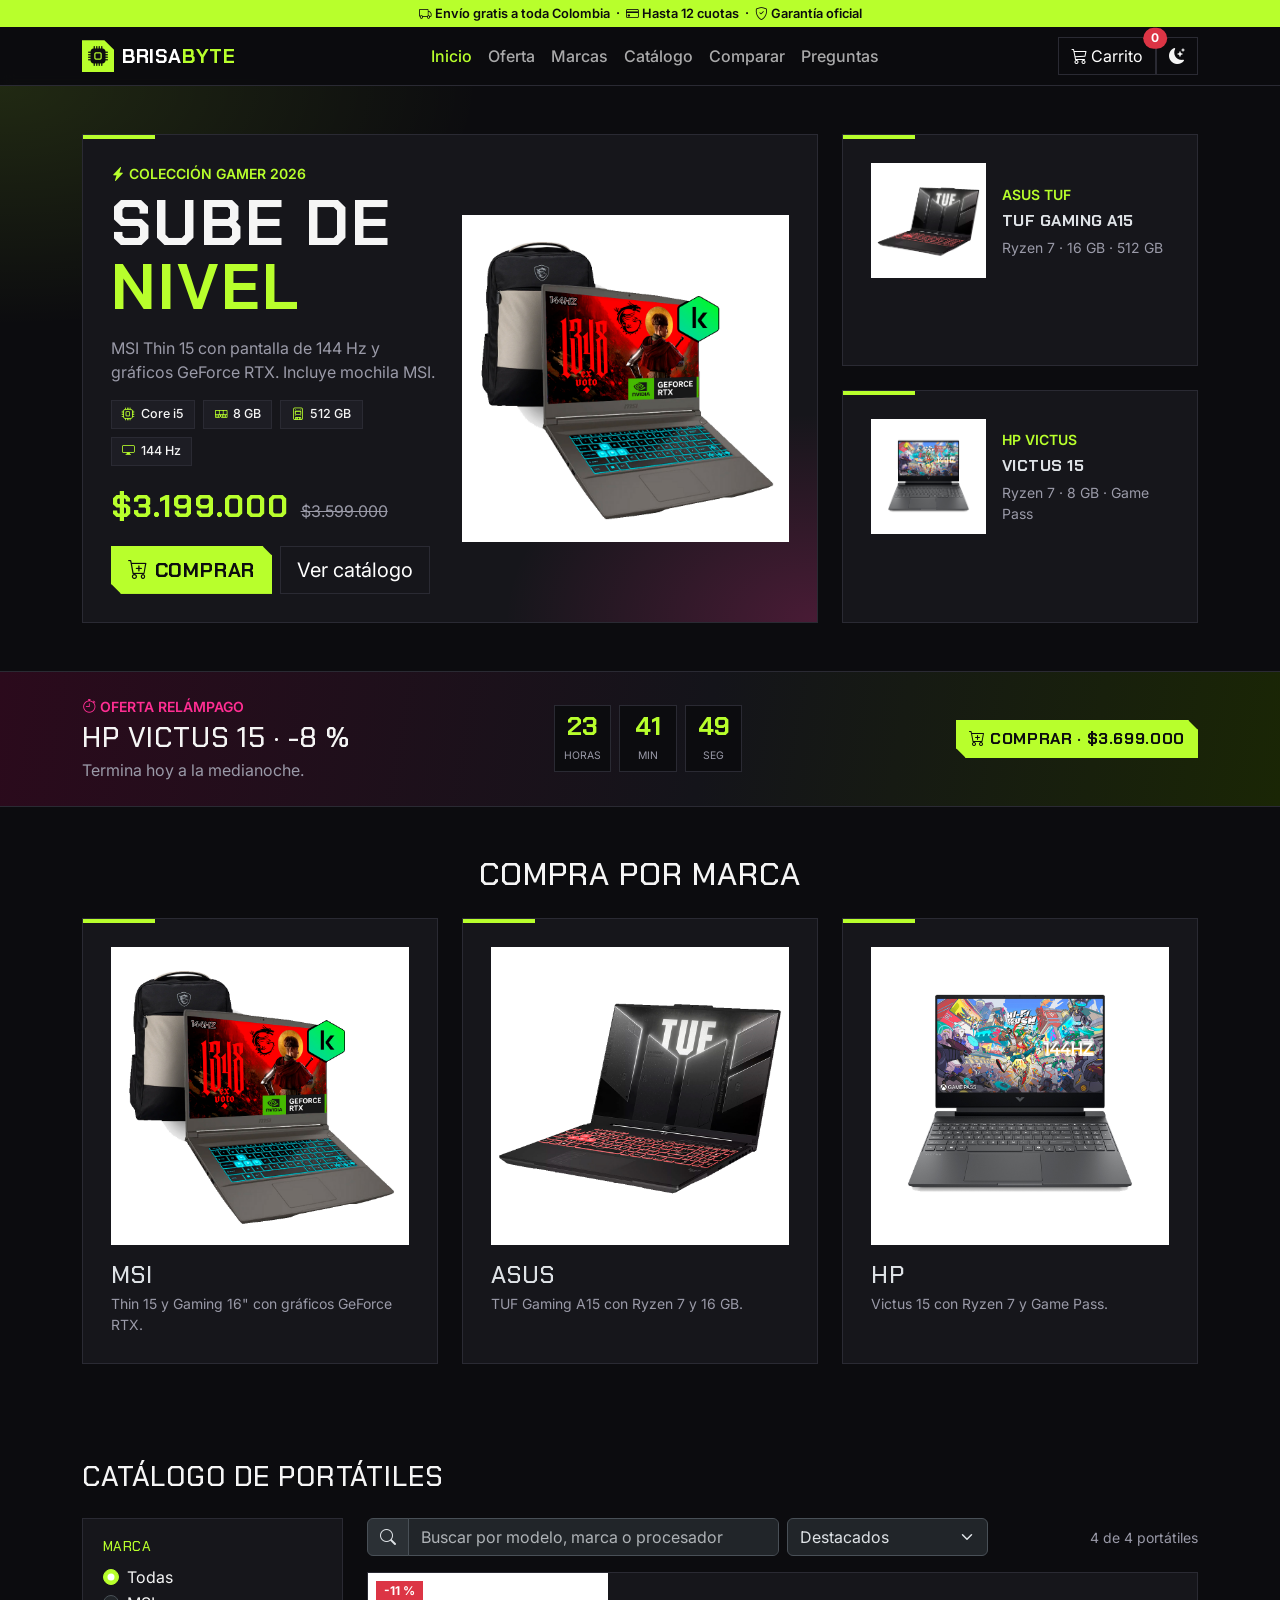
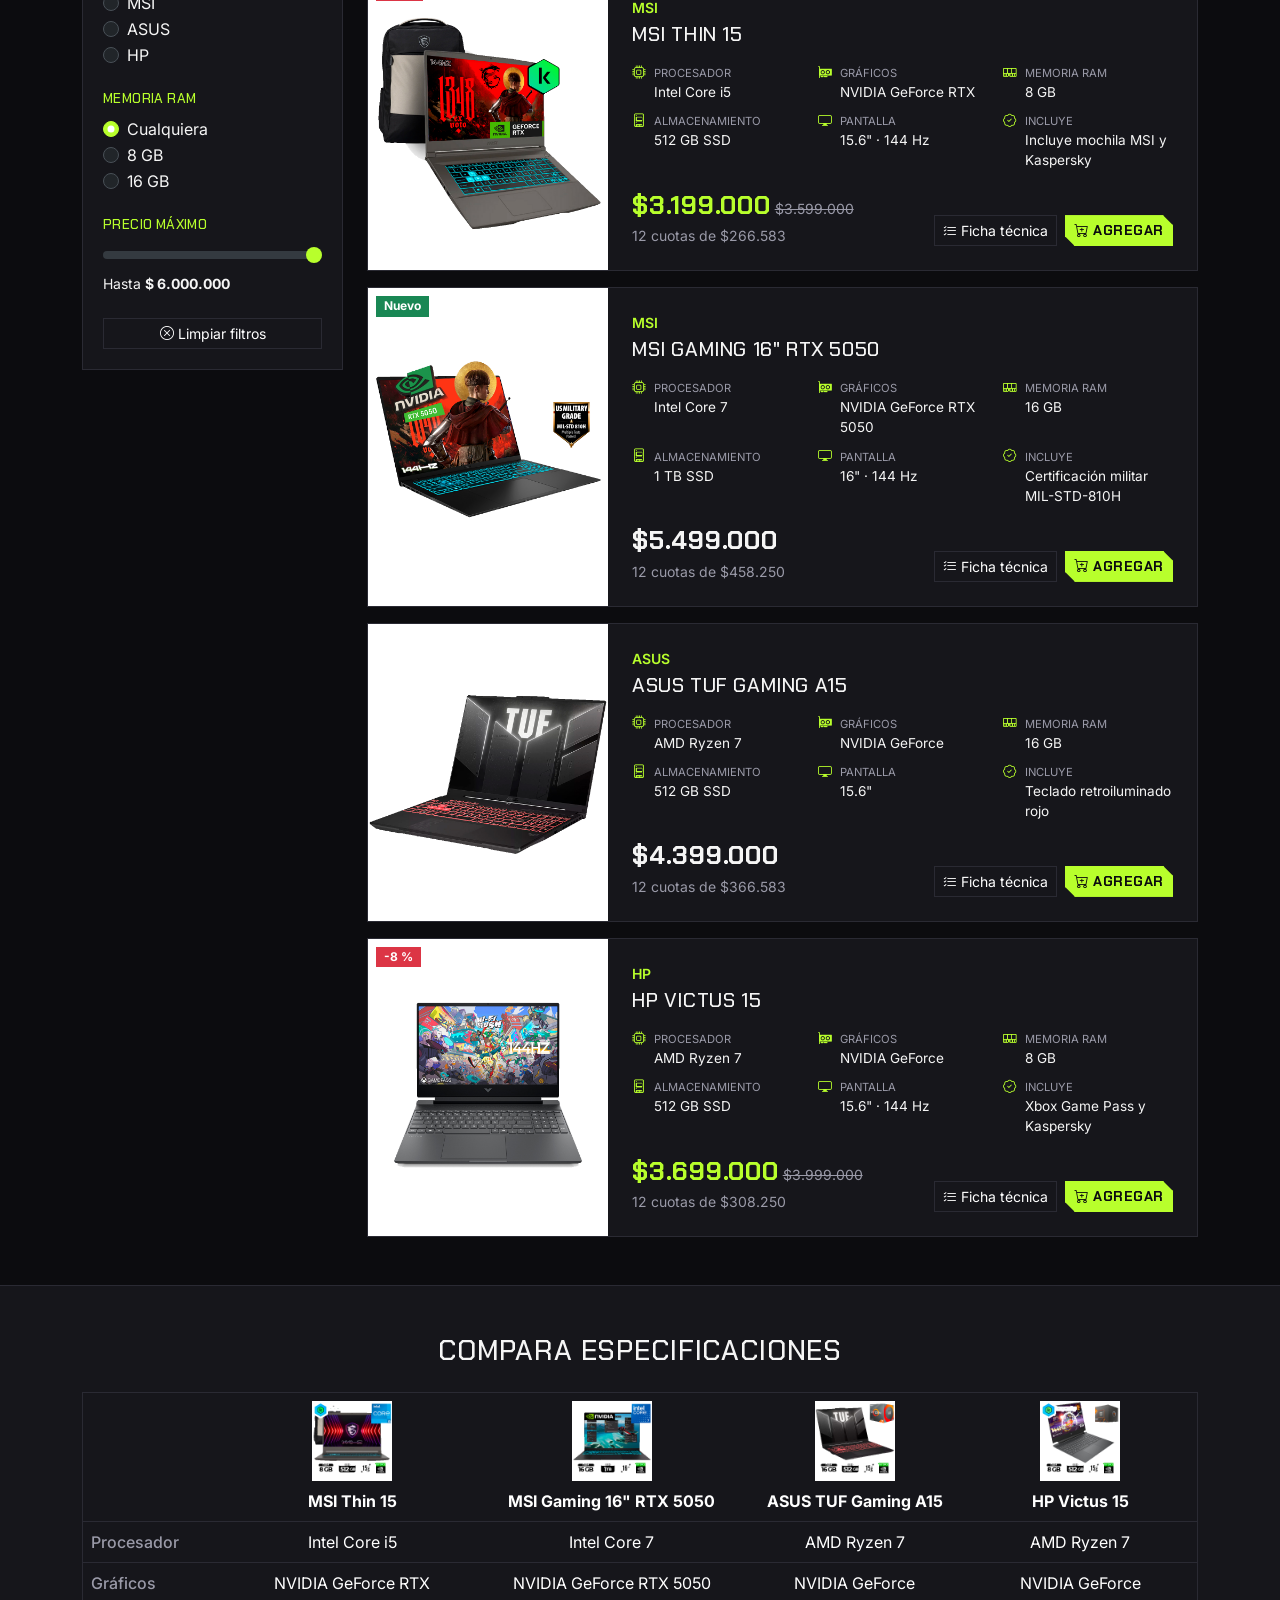
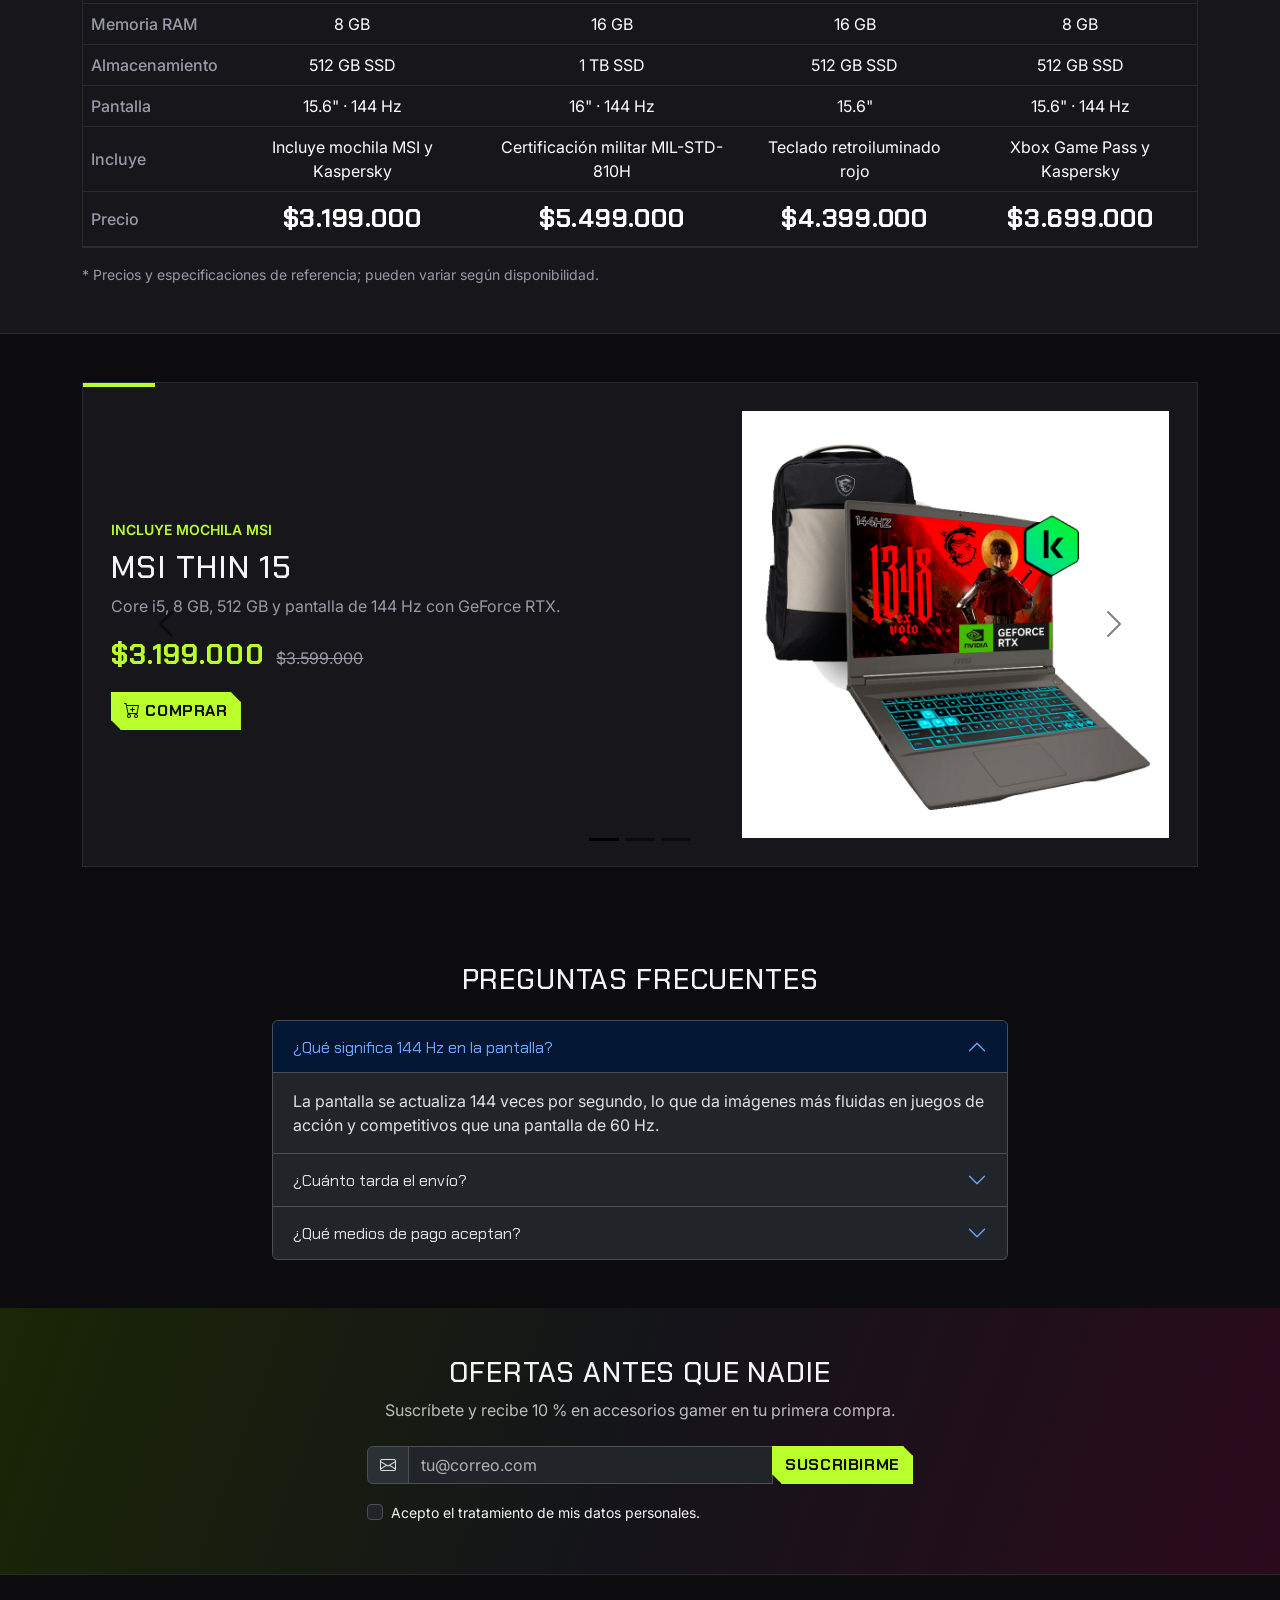
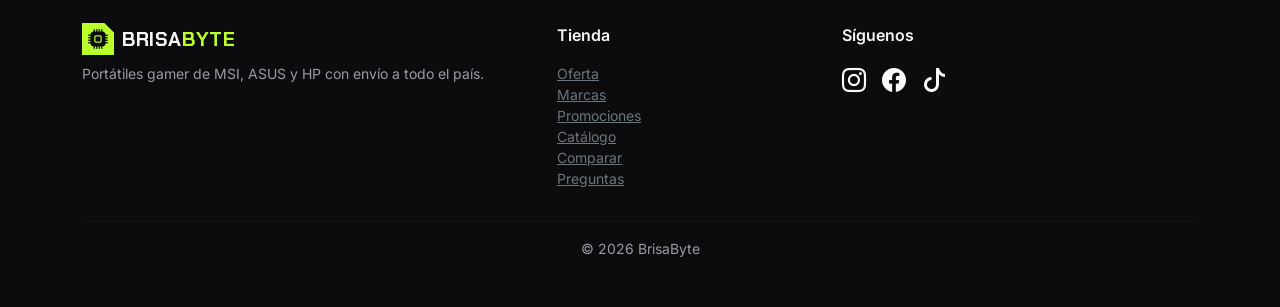
==== commit 11782773: "dark title" ====
--- a/index.html
+++ b/index.html
@@ -1,5 +1,5 @@
 <!doctype html>
-<html lang="es"></html>
+<html lang="es" data-bs-theme="dark">
 <head>
   <meta charset="utf-8">
   <meta name="viewport" content="width=device-width, initial-scale=1">
